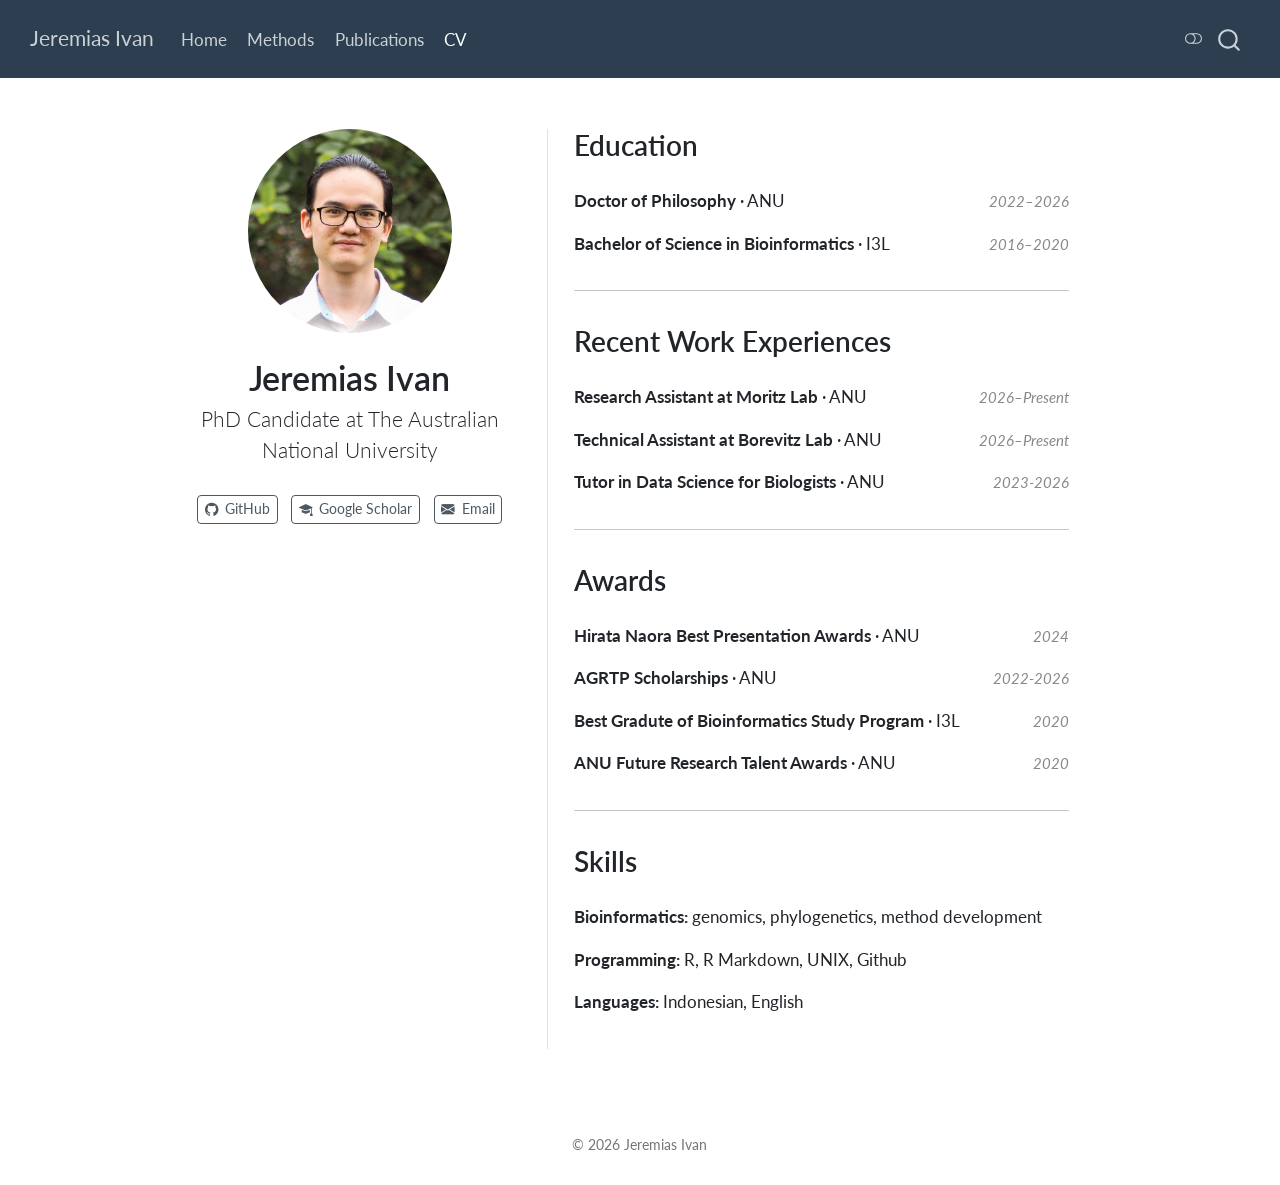
==== docs/qmd/cv.html @ 1a07b0cc "Publish initial site to docs/" ====
<!DOCTYPE html>
<html xmlns="http://www.w3.org/1999/xhtml" lang="en" xml:lang="en"><head>

<meta charset="utf-8">
<meta name="generator" content="quarto-1.9.38">

<meta name="viewport" content="width=device-width, initial-scale=1.0, user-scalable=yes">


<title>Jeremias Ivan</title>
<style>
/* Default styles provided by pandoc.
** See https://pandoc.org/MANUAL.html#variables-for-html for config info.
*/
code{white-space: pre-wrap;}
span.smallcaps{font-variant: small-caps;}
div.columns{display: flex; gap: min(4vw, 1.5em);}
div.column{flex: auto; overflow-x: auto;}
div.hanging-indent{margin-left: 1.5em; text-indent: -1.5em;}
ul.task-list{list-style: none;}
ul.task-list li input[type="checkbox"] {
  width: 0.8em;
  margin: 0 0.8em 0.2em -1em; /* quarto-specific, see https://github.com/quarto-dev/quarto-cli/issues/4556 */ 
  vertical-align: middle;
}
</style>


<script src="../site_libs/quarto-nav/quarto-nav.js"></script>
<script src="../site_libs/clipboard/clipboard.min.js"></script>
<script src="../site_libs/quarto-search/autocomplete.umd.js"></script>
<script src="../site_libs/quarto-search/fuse.min.js"></script>
<script src="../site_libs/quarto-search/quarto-search.js"></script>
<meta name="quarto:offset" content="../">
<script src="../site_libs/quarto-html/quarto.js" type="module"></script>
<script src="../site_libs/quarto-html/tabsets/tabsets.js" type="module"></script>
<script src="../site_libs/quarto-html/popper.min.js"></script>
<script src="../site_libs/quarto-html/tippy.umd.min.js"></script>
<link href="../site_libs/quarto-html/tippy.css" rel="stylesheet">
<link href="../site_libs/quarto-html/quarto-syntax-highlighting-de63f62b328812d8e578a4d74e282472.css" rel="stylesheet" class="quarto-color-scheme" id="quarto-text-highlighting-styles">
<link href="../site_libs/quarto-html/quarto-syntax-highlighting-dark-6b6957c917596b414ec0b78690761e87.css" rel="stylesheet" class="quarto-color-scheme quarto-color-alternate" id="quarto-text-highlighting-styles">
<link href="../site_libs/quarto-html/quarto-syntax-highlighting-de63f62b328812d8e578a4d74e282472.css" rel="stylesheet" class="quarto-color-scheme-extra" id="quarto-text-highlighting-styles">
<script src="../site_libs/bootstrap/bootstrap.min.js"></script>
<link href="../site_libs/bootstrap/bootstrap-icons.css" rel="stylesheet">
<link href="../site_libs/bootstrap/bootstrap-d2b71da50ac7e21187d131a2ddbfbc9c.min.css" rel="stylesheet" append-hash="true" class="quarto-color-scheme" id="quarto-bootstrap" data-mode="light">
<link href="../site_libs/bootstrap/bootstrap-dark-0a7415ad3846b51c5504f640bc3879b3.min.css" rel="stylesheet" append-hash="true" class="quarto-color-scheme quarto-color-alternate" id="quarto-bootstrap" data-mode="dark">
<link href="../site_libs/bootstrap/bootstrap-d2b71da50ac7e21187d131a2ddbfbc9c.min.css" rel="stylesheet" append-hash="true" class="quarto-color-scheme-extra" id="quarto-bootstrap" data-mode="light">
<script id="quarto-search-options" type="application/json">{
  "location": "navbar",
  "copy-button": false,
  "collapse-after": 3,
  "panel-placement": "end",
  "type": "overlay",
  "limit": 50,
  "keyboard-shortcut": [
    "f",
    "/",
    "s"
  ],
  "show-item-context": false,
  "language": {
    "search-no-results-text": "No results",
    "search-matching-documents-text": "matching documents",
    "search-copy-link-title": "Copy link to search",
    "search-hide-matches-text": "Hide additional matches",
    "search-more-match-text": "more match in this document",
    "search-more-matches-text": "more matches in this document",
    "search-clear-button-title": "Clear",
    "search-text-placeholder": "",
    "search-detached-cancel-button-title": "Cancel",
    "search-submit-button-title": "Submit",
    "search-label": "Search"
  }
}</script>
<link rel="stylesheet" href="https://cdn.jsdelivr.net/npm/bootstrap-icons@1.11.3/font/bootstrap-icons.css">


<link rel="stylesheet" href="../assets/styles.css">
</head>

<body class="nav-fixed fullcontent quarto-light"><script id="quarto-html-before-body" type="application/javascript">
    const toggleBodyColorMode = (bsSheetEl) => {
      const mode = bsSheetEl.getAttribute("data-mode");
      const bodyEl = window.document.querySelector("body");
      if (mode === "dark") {
        bodyEl.classList.add("quarto-dark");
        bodyEl.classList.remove("quarto-light");
      } else {
        bodyEl.classList.add("quarto-light");
        bodyEl.classList.remove("quarto-dark");
      }
    }
    const toggleBodyColorPrimary = () => {
      const bsSheetEl = window.document.querySelector("link#quarto-bootstrap:not([rel=disabled-stylesheet])");
      if (bsSheetEl) {
        toggleBodyColorMode(bsSheetEl);
      }
    }
    const setColorSchemeToggle = (alternate) => {
      const toggles = window.document.querySelectorAll('.quarto-color-scheme-toggle');
      for (let i=0; i < toggles.length; i++) {
        const toggle = toggles[i];
        if (toggle) {
          if (alternate) {
            toggle.classList.add("alternate");
          } else {
            toggle.classList.remove("alternate");
          }
        }
      }
    };
    const toggleColorMode = (alternate) => {
      // Switch the stylesheets
      const primaryStylesheets = window.document.querySelectorAll('link.quarto-color-scheme:not(.quarto-color-alternate)');
      const alternateStylesheets = window.document.querySelectorAll('link.quarto-color-scheme.quarto-color-alternate');
      manageTransitions('#quarto-margin-sidebar .nav-link', false);
      if (alternate) {
        // note: dark is layered on light, we don't disable primary!
        enableStylesheet(alternateStylesheets);
        for (const sheetNode of alternateStylesheets) {
          if (sheetNode.id === "quarto-bootstrap") {
            toggleBodyColorMode(sheetNode);
          }
        }
      } else {
        disableStylesheet(alternateStylesheets);
        enableStylesheet(primaryStylesheets)
        toggleBodyColorPrimary();
      }
      manageTransitions('#quarto-margin-sidebar .nav-link', true);
      // Switch the toggles
      setColorSchemeToggle(alternate)
      // Hack to workaround the fact that safari doesn't
      // properly recolor the scrollbar when toggling (#1455)
      if (navigator.userAgent.indexOf('Safari') > 0 && navigator.userAgent.indexOf('Chrome') == -1) {
        manageTransitions("body", false);
        window.scrollTo(0, 1);
        setTimeout(() => {
          window.scrollTo(0, 0);
          manageTransitions("body", true);
        }, 40);
      }
    }
    const disableStylesheet = (stylesheets) => {
      for (let i=0; i < stylesheets.length; i++) {
        const stylesheet = stylesheets[i];
        stylesheet.rel = 'disabled-stylesheet';
      }
    }
    const enableStylesheet = (stylesheets) => {
      for (let i=0; i < stylesheets.length; i++) {
        const stylesheet = stylesheets[i];
        if(stylesheet.rel !== 'stylesheet') { // for Chrome, which will still FOUC without this check
          stylesheet.rel = 'stylesheet';
        }
      }
    }
    const manageTransitions = (selector, allowTransitions) => {
      const els = window.document.querySelectorAll(selector);
      for (let i=0; i < els.length; i++) {
        const el = els[i];
        if (allowTransitions) {
          el.classList.remove('notransition');
        } else {
          el.classList.add('notransition');
        }
      }
    }
    const isFileUrl = () => {
      return window.location.protocol === 'file:';
    }
    const hasAlternateSentinel = () => {
      let styleSentinel = getColorSchemeSentinel();
      if (styleSentinel !== null) {
        return styleSentinel === "alternate";
      } else {
        return false;
      }
    }
    const setStyleSentinel = (alternate) => {
      const value = alternate ? "alternate" : "default";
      if (!isFileUrl()) {
        window.localStorage.setItem("quarto-color-scheme", value);
      } else {
        localAlternateSentinel = value;
      }
    }
    const getColorSchemeSentinel = () => {
      if (!isFileUrl()) {
        const storageValue = window.localStorage.getItem("quarto-color-scheme");
        return storageValue != null ? storageValue : localAlternateSentinel;
      } else {
        return localAlternateSentinel;
      }
    }
    const toggleGiscusIfUsed = (isAlternate, darkModeDefault) => {
      const baseTheme = document.querySelector('#giscus-base-theme')?.value ?? 'light';
      const alternateTheme = document.querySelector('#giscus-alt-theme')?.value ?? 'dark';
      let newTheme = '';
      if(authorPrefersDark) {
        newTheme = isAlternate ? baseTheme : alternateTheme;
      } else {
        newTheme = isAlternate ? alternateTheme : baseTheme;
      }
      const changeGiscusTheme = () => {
        // From: https://github.com/giscus/giscus/issues/336
        const sendMessage = (message) => {
          const iframe = document.querySelector('iframe.giscus-frame');
          if (!iframe) return;
          iframe.contentWindow.postMessage({ giscus: message }, 'https://giscus.app');
        }
        sendMessage({
          setConfig: {
            theme: newTheme
          }
        });
      }
      const isGiscussLoaded = window.document.querySelector('iframe.giscus-frame') !== null;
      if (isGiscussLoaded) {
        changeGiscusTheme();
      }
    };
    const authorPrefersDark = false;
    const darkModeDefault = authorPrefersDark;
      document.querySelector('link#quarto-text-highlighting-styles.quarto-color-scheme-extra').rel = 'disabled-stylesheet';
      document.querySelector('link#quarto-bootstrap.quarto-color-scheme-extra').rel = 'disabled-stylesheet';
    let localAlternateSentinel = darkModeDefault ? 'alternate' : 'default';
    // Dark / light mode switch
    window.quartoToggleColorScheme = () => {
      // Read the current dark / light value
      let toAlternate = !hasAlternateSentinel();
      toggleColorMode(toAlternate);
      setStyleSentinel(toAlternate);
      toggleGiscusIfUsed(toAlternate, darkModeDefault);
      window.dispatchEvent(new Event('resize'));
    };
    // Switch to dark mode if need be
    if (hasAlternateSentinel()) {
      toggleColorMode(true);
    } else {
      toggleColorMode(false);
    }
  </script>

<div id="quarto-search-results"></div>
  <header id="quarto-header" class="headroom fixed-top">
    <nav class="navbar navbar-expand-lg " data-bs-theme="dark">
      <div class="navbar-container container-fluid">
      <div class="navbar-brand-container mx-auto">
    <a class="navbar-brand" href="../index.html">
    <span class="navbar-title">Jeremias Ivan</span>
    </a>
  </div>
            <div id="quarto-search" class="" title="Search"></div>
          <button class="navbar-toggler" type="button" data-bs-toggle="collapse" data-bs-target="#navbarCollapse" aria-controls="navbarCollapse" role="menu" aria-expanded="false" aria-label="Toggle navigation" onclick="if (window.quartoToggleHeadroom) { window.quartoToggleHeadroom(); }">
  <span class="navbar-toggler-icon"></span>
</button>
          <div class="collapse navbar-collapse" id="navbarCollapse">
            <ul class="navbar-nav navbar-nav-scroll me-auto">
  <li class="nav-item">
    <a class="nav-link" href="../index.html"> 
<span class="menu-text">Home</span></a>
  </li>  
  <li class="nav-item">
    <a class="nav-link" href="../qmd/method.html"> 
<span class="menu-text">Methods</span></a>
  </li>  
  <li class="nav-item">
    <a class="nav-link" href="../qmd/publication.html"> 
<span class="menu-text">Publications</span></a>
  </li>  
  <li class="nav-item">
    <a class="nav-link active" href="../qmd/cv.html" aria-current="page"> 
<span class="menu-text">CV</span></a>
  </li>  
</ul>
          </div> <!-- /navcollapse -->
            <div class="quarto-navbar-tools">
  <a href="" class="quarto-color-scheme-toggle quarto-navigation-tool  px-1" onclick="window.quartoToggleColorScheme(); return false;" title="Toggle dark mode"><i class="bi"></i></a>
</div>
      </div> <!-- /container-fluid -->
    </nav>
</header>
<!-- content -->
<div id="quarto-content" class="quarto-container page-columns page-rows-contents page-layout-article page-navbar">
<!-- sidebar -->
<!-- margin-sidebar -->
    
<!-- main -->
<div class="quarto-about-trestles">
  <div class="about-entity">
    <img src="../assets/img/profile.jpg" class="about-image
  round " style="height: 12em; width: 12em;">
<header id="title-block-header" class="quarto-title-block default">
<div class="quarto-title">
<h1 class="title">Jeremias Ivan</h1>
<p class="subtitle lead">PhD Candidate at The Australian National University</p>
</div>
<div class="quarto-title-meta">
  </div>
</header>
    <div class="about-links">
  <a href="https://github.com/jeremiasivan" class="about-link" rel="" target="">
    <i class="bi bi-github"></i>
     <span class="about-link-text">GitHub</span>
  </a>
  <a href="https://scholar.google.com/citations?user=rfTILHcAAAAJ&amp;hl=en" class="about-link" rel="" target="">
    <i class="bi bi-mortarboard-fill"></i>
     <span class="about-link-text">Google Scholar</span>
  </a>
  <a href="mailto:Ivan.Jeremias@anu.edu.au" class="about-link" rel="" target="">
    <i class="bi bi-envelope-fill"></i>
     <span class="about-link-text">Email</span>
  </a>
</div>
  </div>
  <div class="about-contents"><main class="content" id="quarto-document-content">

<section id="education" class="level2">
<h2 data-anchor-id="education">Education</h2>
<div class="cv-entry">
<div>
<p><strong>Doctor of Philosophy</strong> · ANU</p>
</div>
<div class="cv-year">
<p>2022–2026</p>
</div>
</div>
<div class="cv-entry">
<div>
<p><strong>Bachelor of Science in Bioinformatics</strong> · I3L</p>
</div>
<div class="cv-year">
<p>2016–2020</p>
</div>
</div>
<hr>
</section>
<section id="recent-work-experiences" class="level2">
<h2 data-anchor-id="recent-work-experiences">Recent Work Experiences</h2>
<div class="cv-entry">
<div>
<p><strong>Research Assistant at Moritz Lab</strong> · ANU</p>
</div>
<div class="cv-year">
<p>2026–Present</p>
</div>
</div>
<div class="cv-entry">
<div>
<p><strong>Technical Assistant at Borevitz Lab</strong> · ANU</p>
</div>
<div class="cv-year">
<p>2026–Present</p>
</div>
</div>
<div class="cv-entry">
<div>
<p><strong>Tutor in Data Science for Biologists </strong> · ANU</p>
</div>
<div class="cv-year">
<p>2023-2026</p>
</div>
</div>
<hr>
</section>
<section id="awards" class="level2">
<h2 data-anchor-id="awards">Awards</h2>
<div class="cv-entry">
<div>
<p><strong>Hirata Naora Best Presentation Awards</strong> · ANU</p>
</div>
<div class="cv-year">
<p>2024</p>
</div>
</div>
<div class="cv-entry">
<div>
<p><strong>AGRTP Scholarships</strong> · ANU</p>
</div>
<div class="cv-year">
<p>2022-2026</p>
</div>
</div>
<div class="cv-entry">
<div>
<p><strong>Best Gradute of Bioinformatics Study Program</strong> · I3L</p>
</div>
<div class="cv-year">
<p>2020</p>
</div>
</div>
<div class="cv-entry">
<div>
<p><strong>ANU Future Research Talent Awards</strong> · ANU</p>
</div>
<div class="cv-year">
<p>2020</p>
</div>
</div>
<hr>
</section>
<section id="skills" class="level2">
<h2 data-anchor-id="skills">Skills</h2>
<p><b>Bioinformatics:</b> genomics, phylogenetics, method development</p>
<p><b>Programming:</b> R, R Markdown, UNIX, Github</p>
<p><b>Languages:</b> Indonesian, English</p>


</section>
</main></div>
</div>
 <!-- /main -->
<script id="quarto-html-after-body" type="application/javascript">
  window.document.addEventListener("DOMContentLoaded", function (event) {
    // Ensure there is a toggle, if there isn't float one in the top right
    if (window.document.querySelector('.quarto-color-scheme-toggle') === null) {
      const a = window.document.createElement('a');
      a.classList.add('top-right');
      a.classList.add('quarto-color-scheme-toggle');
      a.href = "";
      a.onclick = function() { try { window.quartoToggleColorScheme(); } catch {} return false; };
      const i = window.document.createElement("i");
      i.classList.add('bi');
      a.appendChild(i);
      window.document.body.appendChild(a);
    }
    setColorSchemeToggle(hasAlternateSentinel())
    const isCodeAnnotation = (el) => {
      for (const clz of el.classList) {
        if (clz.startsWith('code-annotation-')) {                     
          return true;
        }
      }
      return false;
    }
    const onCopySuccess = function(e) {
      // button target
      const button = e.trigger;
      // don't keep focus
      button.blur();
      // flash "checked"
      button.classList.add('code-copy-button-checked');
      var currentTitle = button.getAttribute("title");
      button.setAttribute("title", "Copied!");
      let tooltip;
      if (window.bootstrap) {
        button.setAttribute("data-bs-toggle", "tooltip");
        button.setAttribute("data-bs-placement", "left");
        button.setAttribute("data-bs-title", "Copied!");
        tooltip = new bootstrap.Tooltip(button, 
          { trigger: "manual", 
            customClass: "code-copy-button-tooltip",
            offset: [0, -8]});
        tooltip.show();    
      }
      setTimeout(function() {
        if (tooltip) {
          tooltip.hide();
          button.removeAttribute("data-bs-title");
          button.removeAttribute("data-bs-toggle");
          button.removeAttribute("data-bs-placement");
        }
        button.setAttribute("title", currentTitle);
        button.classList.remove('code-copy-button-checked');
      }, 1000);
      // clear code selection
      e.clearSelection();
    }
    const getTextToCopy = function(trigger) {
      const outerScaffold = trigger.parentElement.cloneNode(true);
      const codeEl = outerScaffold.querySelector('code');
      for (const childEl of codeEl.children) {
        if (isCodeAnnotation(childEl)) {
          childEl.remove();
        }
      }
      return codeEl.innerText;
    }
    const clipboard = new window.ClipboardJS('.code-copy-button:not([data-in-quarto-modal])', {
      text: getTextToCopy
    });
    clipboard.on('success', onCopySuccess);
    if (window.document.getElementById('quarto-embedded-source-code-modal')) {
      const clipboardModal = new window.ClipboardJS('.code-copy-button[data-in-quarto-modal]', {
        text: getTextToCopy,
        container: window.document.getElementById('quarto-embedded-source-code-modal')
      });
      clipboardModal.on('success', onCopySuccess);
    }
      var localhostRegex = new RegExp(/^(?:http|https):\/\/localhost\:?[0-9]*\//);
      var mailtoRegex = new RegExp(/^mailto:/);
        var filterRegex = new RegExp("https:\/\/jeremiasivan\.github\.io");
      var isInternal = (href) => {
          return filterRegex.test(href) || localhostRegex.test(href) || mailtoRegex.test(href);
      }
      // Inspect non-navigation links and adorn them if external
     var links = window.document.querySelectorAll('a[href]:not(.nav-link):not(.navbar-brand):not(.toc-action):not(.sidebar-link):not(.sidebar-item-toggle):not(.pagination-link):not(.no-external):not([aria-hidden]):not(.dropdown-item):not(.quarto-navigation-tool):not(.about-link)');
      for (var i=0; i<links.length; i++) {
        const link = links[i];
        if (!isInternal(link.href)) {
          // undo the damage that might have been done by quarto-nav.js in the case of
          // links that we want to consider external
          if (link.dataset.originalHref !== undefined) {
            link.href = link.dataset.originalHref;
          }
            // target, if specified
            link.setAttribute("target", "_blank");
            if (link.getAttribute("rel") === null) {
              link.setAttribute("rel", "noopener");
            }
        }
      }
    function tippyHover(el, contentFn, onTriggerFn, onUntriggerFn) {
      const config = {
        allowHTML: true,
        maxWidth: 500,
        delay: 100,
        arrow: false,
        appendTo: function(el) {
            return el.parentElement;
        },
        interactive: true,
        interactiveBorder: 10,
        theme: 'quarto',
        placement: 'bottom-start',
      };
      if (contentFn) {
        config.content = contentFn;
      }
      if (onTriggerFn) {
        config.onTrigger = onTriggerFn;
      }
      if (onUntriggerFn) {
        config.onUntrigger = onUntriggerFn;
      }
      window.tippy(el, config); 
    }
    const noterefs = window.document.querySelectorAll('a[role="doc-noteref"]');
    for (var i=0; i<noterefs.length; i++) {
      const ref = noterefs[i];
      tippyHover(ref, function() {
        // use id or data attribute instead here
        let href = ref.getAttribute('data-footnote-href') || ref.getAttribute('href');
        try { href = new URL(href).hash; } catch {}
        const id = href.replace(/^#\/?/, "");
        const note = window.document.getElementById(id);
        if (note) {
          return note.innerHTML;
        } else {
          return "";
        }
      });
    }
    const xrefs = window.document.querySelectorAll('a.quarto-xref');
    const processXRef = (id, note) => {
      // Strip column container classes
      const stripColumnClz = (el) => {
        el.classList.remove("page-full", "page-columns");
        if (el.children) {
          for (const child of el.children) {
            stripColumnClz(child);
          }
        }
      }
      stripColumnClz(note)
      if (id === null || id.startsWith('sec-')) {
        // Special case sections, only their first couple elements
        const container = document.createElement("div");
        if (note.children && note.children.length > 2) {
          container.appendChild(note.children[0].cloneNode(true));
          for (let i = 1; i < note.children.length; i++) {
            const child = note.children[i];
            if (child.tagName === "P" && child.innerText === "") {
              continue;
            } else {
              container.appendChild(child.cloneNode(true));
              break;
            }
          }
          if (window.Quarto?.typesetMath) {
            window.Quarto.typesetMath(container);
          }
          return container.innerHTML
        } else {
          if (window.Quarto?.typesetMath) {
            window.Quarto.typesetMath(note);
          }
          return note.innerHTML;
        }
      } else {
        // Remove any anchor links if they are present
        const anchorLink = note.querySelector('a.anchorjs-link');
        if (anchorLink) {
          anchorLink.remove();
        }
        if (window.Quarto?.typesetMath) {
          window.Quarto.typesetMath(note);
        }
        if (note.classList.contains("callout")) {
          return note.outerHTML;
        } else {
          return note.innerHTML;
        }
      }
    }
    for (var i=0; i<xrefs.length; i++) {
      const xref = xrefs[i];
      tippyHover(xref, undefined, function(instance) {
        instance.disable();
        let url = xref.getAttribute('href');
        let hash = undefined; 
        if (url.startsWith('#')) {
          hash = url;
        } else {
          try { hash = new URL(url).hash; } catch {}
        }
        if (hash) {
          const id = hash.replace(/^#\/?/, "");
          const note = window.document.getElementById(id);
          if (note !== null) {
            try {
              const html = processXRef(id, note.cloneNode(true));
              instance.setContent(html);
            } finally {
              instance.enable();
              instance.show();
            }
          } else {
            // See if we can fetch this
            fetch(url.split('#')[0])
            .then(res => res.text())
            .then(html => {
              const parser = new DOMParser();
              const htmlDoc = parser.parseFromString(html, "text/html");
              const note = htmlDoc.getElementById(id);
              if (note !== null) {
                const html = processXRef(id, note);
                instance.setContent(html);
              } 
            }).finally(() => {
              instance.enable();
              instance.show();
            });
          }
        } else {
          // See if we can fetch a full url (with no hash to target)
          // This is a special case and we should probably do some content thinning / targeting
          fetch(url)
          .then(res => res.text())
          .then(html => {
            const parser = new DOMParser();
            const htmlDoc = parser.parseFromString(html, "text/html");
            const note = htmlDoc.querySelector('main.content');
            if (note !== null) {
              // This should only happen for chapter cross references
              // (since there is no id in the URL)
              // remove the first header
              if (note.children.length > 0 && note.children[0].tagName === "HEADER") {
                note.children[0].remove();
              }
              const html = processXRef(null, note);
              instance.setContent(html);
            } 
          }).finally(() => {
            instance.enable();
            instance.show();
          });
        }
      }, function(instance) {
      });
    }
        let selectedAnnoteEl;
        const selectorForAnnotation = ( cell, annotation) => {
          let cellAttr = 'data-code-cell="' + cell + '"';
          let lineAttr = 'data-code-annotation="' +  annotation + '"';
          const selector = 'span[' + cellAttr + '][' + lineAttr + ']';
          return selector;
        }
        const selectCodeLines = (annoteEl) => {
          const doc = window.document;
          const targetCell = annoteEl.getAttribute("data-target-cell");
          const targetAnnotation = annoteEl.getAttribute("data-target-annotation");
          const annoteSpan = window.document.querySelector(selectorForAnnotation(targetCell, targetAnnotation));
          const lines = annoteSpan.getAttribute("data-code-lines").split(",");
          const lineIds = lines.map((line) => {
            return targetCell + "-" + line;
          })
          let top = null;
          let height = null;
          let parent = null;
          if (lineIds.length > 0) {
              //compute the position of the single el (top and bottom and make a div)
              const el = window.document.getElementById(lineIds[0]);
              top = el.offsetTop;
              height = el.offsetHeight;
              parent = el.parentElement.parentElement;
            if (lineIds.length > 1) {
              const lastEl = window.document.getElementById(lineIds[lineIds.length - 1]);
              const bottom = lastEl.offsetTop + lastEl.offsetHeight;
              height = bottom - top;
            }
            if (top !== null && height !== null && parent !== null) {
              // cook up a div (if necessary) and position it 
              let div = window.document.getElementById("code-annotation-line-highlight");
              if (div === null) {
                div = window.document.createElement("div");
                div.setAttribute("id", "code-annotation-line-highlight");
                div.style.position = 'absolute';
                parent.appendChild(div);
              }
              div.style.top = top - 2 + "px";
              div.style.height = height + 4 + "px";
              div.style.left = 0;
              let gutterDiv = window.document.getElementById("code-annotation-line-highlight-gutter");
              if (gutterDiv === null) {
                gutterDiv = window.document.createElement("div");
                gutterDiv.setAttribute("id", "code-annotation-line-highlight-gutter");
                gutterDiv.style.position = 'absolute';
                const codeCell = window.document.getElementById(targetCell);
                const gutter = codeCell.querySelector('.code-annotation-gutter');
                gutter.appendChild(gutterDiv);
              }
              gutterDiv.style.top = top - 2 + "px";
              gutterDiv.style.height = height + 4 + "px";
            }
            selectedAnnoteEl = annoteEl;
          }
        };
        const unselectCodeLines = () => {
          const elementsIds = ["code-annotation-line-highlight", "code-annotation-line-highlight-gutter"];
          elementsIds.forEach((elId) => {
            const div = window.document.getElementById(elId);
            if (div) {
              div.remove();
            }
          });
          selectedAnnoteEl = undefined;
        };
          // Handle positioning of the toggle
      window.addEventListener(
        "resize",
        throttle(() => {
          elRect = undefined;
          if (selectedAnnoteEl) {
            selectCodeLines(selectedAnnoteEl);
          }
        }, 10)
      );
      function throttle(fn, ms) {
      let throttle = false;
      let timer;
        return (...args) => {
          if(!throttle) { // first call gets through
              fn.apply(this, args);
              throttle = true;
          } else { // all the others get throttled
              if(timer) clearTimeout(timer); // cancel #2
              timer = setTimeout(() => {
                fn.apply(this, args);
                timer = throttle = false;
              }, ms);
          }
        };
      }
        // Attach click handler to the DT
        const annoteDls = window.document.querySelectorAll('dt[data-target-cell]');
        for (const annoteDlNode of annoteDls) {
          annoteDlNode.addEventListener('click', (event) => {
            const clickedEl = event.target;
            if (clickedEl !== selectedAnnoteEl) {
              unselectCodeLines();
              const activeEl = window.document.querySelector('dt[data-target-cell].code-annotation-active');
              if (activeEl) {
                activeEl.classList.remove('code-annotation-active');
              }
              selectCodeLines(clickedEl);
              clickedEl.classList.add('code-annotation-active');
            } else {
              // Unselect the line
              unselectCodeLines();
              clickedEl.classList.remove('code-annotation-active');
            }
          });
        }
    const findCites = (el) => {
      const parentEl = el.parentElement;
      if (parentEl) {
        const cites = parentEl.dataset.cites;
        if (cites) {
          return {
            el,
            cites: cites.split(' ')
          };
        } else {
          return findCites(el.parentElement)
        }
      } else {
        return undefined;
      }
    };
    var bibliorefs = window.document.querySelectorAll('a[role="doc-biblioref"]');
    for (var i=0; i<bibliorefs.length; i++) {
      const ref = bibliorefs[i];
      const citeInfo = findCites(ref);
      if (citeInfo) {
        tippyHover(citeInfo.el, function() {
          var popup = window.document.createElement('div');
          citeInfo.cites.forEach(function(cite) {
            var citeDiv = window.document.createElement('div');
            citeDiv.classList.add('hanging-indent');
            citeDiv.classList.add('csl-entry');
            var biblioDiv = window.document.getElementById('ref-' + cite);
            if (biblioDiv) {
              citeDiv.innerHTML = biblioDiv.innerHTML;
            }
            popup.appendChild(citeDiv);
          });
          return popup.innerHTML;
        });
      }
    }
  });
  </script>
</div> <!-- /content -->
<footer class="footer">
  <div class="nav-footer">
    <div class="nav-footer-left">
      &nbsp;
    </div>   
    <div class="nav-footer-center">
<p>© 2026 Jeremias Ivan</p>
</div>
    <div class="nav-footer-right">
      &nbsp;
    </div>
  </div>
</footer>




</body></html>
---- docs/site_libs/quarto-html/tippy.css ----
.tippy-box[data-animation=fade][data-state=hidden]{opacity:0}[data-tippy-root]{max-width:calc(100vw - 10px)}.tippy-box{position:relative;background-color:#333;color:#fff;border-radius:4px;font-size:14px;line-height:1.4;white-space:normal;outline:0;transition-property:transform,visibility,opacity}.tippy-box[data-placement^=top]>.tippy-arrow{bottom:0}.tippy-box[data-placement^=top]>.tippy-arrow:before{bottom:-7px;left:0;border-width:8px 8px 0;border-top-color:initial;transform-origin:center top}.tippy-box[data-placement^=bottom]>.tippy-arrow{top:0}.tippy-box[data-placement^=bottom]>.tippy-arrow:before{top:-7px;left:0;border-width:0 8px 8px;border-bottom-color:initial;transform-origin:center bottom}.tippy-box[data-placement^=left]>.tippy-arrow{right:0}.tippy-box[data-placement^=left]>.tippy-arrow:before{border-width:8px 0 8px 8px;border-left-color:initial;right:-7px;transform-origin:center left}.tippy-box[data-placement^=right]>.tippy-arrow{left:0}.tippy-box[data-placement^=right]>.tippy-arrow:before{left:-7px;border-width:8px 8px 8px 0;border-right-color:initial;transform-origin:center right}.tippy-box[data-inertia][data-state=visible]{transition-timing-function:cubic-bezier(.54,1.5,.38,1.11)}.tippy-arrow{width:16px;height:16px;color:#333}.tippy-arrow:before{content:"";position:absolute;border-color:transparent;border-style:solid}.tippy-content{position:relative;padding:5px 9px;z-index:1}
---- docs/site_libs/quarto-html/quarto-syntax-highlighting-de63f62b328812d8e578a4d74e282472.css ----
/* quarto syntax highlight colors */
:root {
  --quarto-hl-al-color: #ff5555;
  --quarto-hl-an-color: #6a737d;
  --quarto-hl-at-color: #d73a49;
  --quarto-hl-bn-color: #005cc5;
  --quarto-hl-bu-color: #d73a49;
  --quarto-hl-ch-color: #032f62;
  --quarto-hl-co-color: #6a737d;
  --quarto-hl-cv-color: #6a737d;
  --quarto-hl-cn-color: #005cc5;
  --quarto-hl-cf-color: #d73a49;
  --quarto-hl-dt-color: #d73a49;
  --quarto-hl-dv-color: #005cc5;
  --quarto-hl-do-color: #6a737d;
  --quarto-hl-er-color: #ff5555;
  --quarto-hl-ex-color: #d73a49;
  --quarto-hl-fl-color: #005cc5;
  --quarto-hl-fu-color: #6f42c1;
  --quarto-hl-im-color: #032f62;
  --quarto-hl-in-color: #6a737d;
  --quarto-hl-kw-color: #d73a49;
  --quarto-hl-op-color: #24292e;
  --quarto-hl-pp-color: #d73a49;
  --quarto-hl-re-color: #6a737d;
  --quarto-hl-sc-color: #005cc5;
  --quarto-hl-ss-color: #032f62;
  --quarto-hl-st-color: #032f62;
  --quarto-hl-va-color: #e36209;
  --quarto-hl-vs-color: #032f62;
  --quarto-hl-wa-color: #ff5555;
}

/* other quarto variables */
:root {
  --quarto-font-monospace: SFMono-Regular, Menlo, Monaco, Consolas, "Liberation Mono", "Courier New", monospace;
}

/* syntax highlight based on Pandoc's rules */
pre > code.sourceCode > span {
  color: #24292e;
}

code.sourceCode > span {
  color: #24292e;
}

div.sourceCode,
div.sourceCode pre.sourceCode {
  color: #24292e;
}

/* Normal */
code span {
  color: #24292e;
}

/* Alert */
code span.al {
  font-weight: bold;
  color: #ff5555;
}

/* Annotation */
code span.an {
  color: #6a737d;
}

/* Attribute */
code span.at {
  color: #d73a49;
}

/* BaseN */
code span.bn {
  color: #005cc5;
}

/* BuiltIn */
code span.bu {
  color: #d73a49;
}

/* ControlFlow */
code span.cf {
  color: #d73a49;
}

/* Char */
code span.ch {
  color: #032f62;
}

/* Constant */
code span.cn {
  color: #005cc5;
}

/* Comment */
code span.co {
  color: #6a737d;
}

/* CommentVar */
code span.cv {
  color: #6a737d;
}

/* Documentation */
code span.do {
  color: #6a737d;
}

/* DataType */
code span.dt {
  color: #d73a49;
}

/* DecVal */
code span.dv {
  color: #005cc5;
}

/* Error */
code span.er {
  color: #ff5555;
  text-decoration: underline;
}

/* Extension */
code span.ex {
  font-weight: bold;
  color: #d73a49;
}

/* Float */
code span.fl {
  color: #005cc5;
}

/* Function */
code span.fu {
  color: #6f42c1;
}

/* Import */
code span.im {
  color: #032f62;
}

/* Information */
code span.in {
  color: #6a737d;
}

/* Keyword */
code span.kw {
  color: #d73a49;
}

/* Operator */
code span.op {
  color: #24292e;
}

/* Preprocessor */
code span.pp {
  color: #d73a49;
}

/* RegionMarker */
code span.re {
  color: #6a737d;
}

/* SpecialChar */
code span.sc {
  color: #005cc5;
}

/* SpecialString */
code span.ss {
  color: #032f62;
}

/* String */
code span.st {
  color: #032f62;
}

/* Variable */
code span.va {
  color: #e36209;
}

/* VerbatimString */
code span.vs {
  color: #032f62;
}

/* Warning */
code span.wa {
  color: #ff5555;
}

.prevent-inlining {
  content: "</";
}

/*# sourceMappingURL=e073dde7d9be180d5cbafa952671d6f8.css.map */
---- docs/site_libs/quarto-html/quarto-syntax-highlighting-dark-6b6957c917596b414ec0b78690761e87.css ----
/* quarto syntax highlight colors */
:root {
  --quarto-hl-al-color: #ff5555;
  --quarto-hl-an-color: #6a737d;
  --quarto-hl-at-color: #f97583;
  --quarto-hl-bn-color: #79b8ff;
  --quarto-hl-bu-color: #f97583;
  --quarto-hl-ch-color: #9ecbff;
  --quarto-hl-co-color: #6a737d;
  --quarto-hl-cv-color: #6a737d;
  --quarto-hl-cn-color: #79b8ff;
  --quarto-hl-cf-color: #f97583;
  --quarto-hl-dt-color: #f97583;
  --quarto-hl-dv-color: #79b8ff;
  --quarto-hl-do-color: #6a737d;
  --quarto-hl-er-color: #ff5555;
  --quarto-hl-ex-color: #f97583;
  --quarto-hl-fl-color: #79b8ff;
  --quarto-hl-fu-color: #b392f0;
  --quarto-hl-im-color: #9ecbff;
  --quarto-hl-in-color: #6a737d;
  --quarto-hl-kw-color: #f97583;
  --quarto-hl-op-color: #e1e4e8;
  --quarto-hl-pp-color: #f97583;
  --quarto-hl-re-color: #6a737d;
  --quarto-hl-sc-color: #79b8ff;
  --quarto-hl-ss-color: #9ecbff;
  --quarto-hl-st-color: #9ecbff;
  --quarto-hl-va-color: #ffab70;
  --quarto-hl-vs-color: #9ecbff;
  --quarto-hl-wa-color: #ff5555;
}

/* other quarto variables */
:root {
  --quarto-font-monospace: SFMono-Regular, Menlo, Monaco, Consolas, "Liberation Mono", "Courier New", monospace;
}

/* syntax highlight based on Pandoc's rules */
pre > code.sourceCode > span {
  color: #e1e4e8;
}

code.sourceCode > span {
  color: #e1e4e8;
}

div.sourceCode,
div.sourceCode pre.sourceCode {
  color: #e1e4e8;
}

/* Normal */
code span {
  color: #e1e4e8;
}

/* Alert */
code span.al {
  font-weight: bold;
  color: #ff5555;
}

/* Annotation */
code span.an {
  color: #6a737d;
}

/* Attribute */
code span.at {
  color: #f97583;
}

/* BaseN */
code span.bn {
  color: #79b8ff;
}

/* BuiltIn */
code span.bu {
  color: #f97583;
}

/* ControlFlow */
code span.cf {
  color: #f97583;
}

/* Char */
code span.ch {
  color: #9ecbff;
}

/* Constant */
code span.cn {
  color: #79b8ff;
}

/* Comment */
code span.co {
  color: #6a737d;
}

/* CommentVar */
code span.cv {
  color: #6a737d;
}

/* Documentation */
code span.do {
  color: #6a737d;
}

/* DataType */
code span.dt {
  color: #f97583;
}

/* DecVal */
code span.dv {
  color: #79b8ff;
}

/* Error */
code span.er {
  color: #ff5555;
  text-decoration: underline;
}

/* Extension */
code span.ex {
  font-weight: bold;
  color: #f97583;
}

/* Float */
code span.fl {
  color: #79b8ff;
}

/* Function */
code span.fu {
  color: #b392f0;
}

/* Import */
code span.im {
  color: #9ecbff;
}

/* Information */
code span.in {
  color: #6a737d;
}

/* Keyword */
code span.kw {
  color: #f97583;
}

/* Operator */
code span.op {
  color: #e1e4e8;
}

/* Preprocessor */
code span.pp {
  color: #f97583;
}

/* RegionMarker */
code span.re {
  color: #6a737d;
}

/* SpecialChar */
code span.sc {
  color: #79b8ff;
}

/* SpecialString */
code span.ss {
  color: #9ecbff;
}

/* String */
code span.st {
  color: #9ecbff;
}

/* Variable */
code span.va {
  color: #ffab70;
}

/* VerbatimString */
code span.vs {
  color: #9ecbff;
}

/* Warning */
code span.wa {
  color: #ff5555;
}

.prevent-inlining {
  content: "</";
}

/*# sourceMappingURL=63994cfe4e031b08dc03516c8cd81578.css.map */
---- docs/site_libs/quarto-html/quarto-syntax-highlighting-de63f62b328812d8e578a4d74e282472.css ----
/* quarto syntax highlight colors */
:root {
  --quarto-hl-al-color: #ff5555;
  --quarto-hl-an-color: #6a737d;
  --quarto-hl-at-color: #d73a49;
  --quarto-hl-bn-color: #005cc5;
  --quarto-hl-bu-color: #d73a49;
  --quarto-hl-ch-color: #032f62;
  --quarto-hl-co-color: #6a737d;
  --quarto-hl-cv-color: #6a737d;
  --quarto-hl-cn-color: #005cc5;
  --quarto-hl-cf-color: #d73a49;
  --quarto-hl-dt-color: #d73a49;
  --quarto-hl-dv-color: #005cc5;
  --quarto-hl-do-color: #6a737d;
  --quarto-hl-er-color: #ff5555;
  --quarto-hl-ex-color: #d73a49;
  --quarto-hl-fl-color: #005cc5;
  --quarto-hl-fu-color: #6f42c1;
  --quarto-hl-im-color: #032f62;
  --quarto-hl-in-color: #6a737d;
  --quarto-hl-kw-color: #d73a49;
  --quarto-hl-op-color: #24292e;
  --quarto-hl-pp-color: #d73a49;
  --quarto-hl-re-color: #6a737d;
  --quarto-hl-sc-color: #005cc5;
  --quarto-hl-ss-color: #032f62;
  --quarto-hl-st-color: #032f62;
  --quarto-hl-va-color: #e36209;
  --quarto-hl-vs-color: #032f62;
  --quarto-hl-wa-color: #ff5555;
}

/* other quarto variables */
:root {
  --quarto-font-monospace: SFMono-Regular, Menlo, Monaco, Consolas, "Liberation Mono", "Courier New", monospace;
}

/* syntax highlight based on Pandoc's rules */
pre > code.sourceCode > span {
  color: #24292e;
}

code.sourceCode > span {
  color: #24292e;
}

div.sourceCode,
div.sourceCode pre.sourceCode {
  color: #24292e;
}

/* Normal */
code span {
  color: #24292e;
}

/* Alert */
code span.al {
  font-weight: bold;
  color: #ff5555;
}

/* Annotation */
code span.an {
  color: #6a737d;
}

/* Attribute */
code span.at {
  color: #d73a49;
}

/* BaseN */
code span.bn {
  color: #005cc5;
}

/* BuiltIn */
code span.bu {
  color: #d73a49;
}

/* ControlFlow */
code span.cf {
  color: #d73a49;
}

/* Char */
code span.ch {
  color: #032f62;
}

/* Constant */
code span.cn {
  color: #005cc5;
}

/* Comment */
code span.co {
  color: #6a737d;
}

/* CommentVar */
code span.cv {
  color: #6a737d;
}

/* Documentation */
code span.do {
  color: #6a737d;
}

/* DataType */
code span.dt {
  color: #d73a49;
}

/* DecVal */
code span.dv {
  color: #005cc5;
}

/* Error */
code span.er {
  color: #ff5555;
  text-decoration: underline;
}

/* Extension */
code span.ex {
  font-weight: bold;
  color: #d73a49;
}

/* Float */
code span.fl {
  color: #005cc5;
}

/* Function */
code span.fu {
  color: #6f42c1;
}

/* Import */
code span.im {
  color: #032f62;
}

/* Information */
code span.in {
  color: #6a737d;
}

/* Keyword */
code span.kw {
  color: #d73a49;
}

/* Operator */
code span.op {
  color: #24292e;
}

/* Preprocessor */
code span.pp {
  color: #d73a49;
}

/* RegionMarker */
code span.re {
  color: #6a737d;
}

/* SpecialChar */
code span.sc {
  color: #005cc5;
}

/* SpecialString */
code span.ss {
  color: #032f62;
}

/* String */
code span.st {
  color: #032f62;
}

/* Variable */
code span.va {
  color: #e36209;
}

/* VerbatimString */
code span.vs {
  color: #032f62;
}

/* Warning */
code span.wa {
  color: #ff5555;
}

.prevent-inlining {
  content: "</";
}

/*# sourceMappingURL=e073dde7d9be180d5cbafa952671d6f8.css.map */
---- docs/assets/styles.css ----
/* css styles */

.cv-entry {
  display: flex;
  justify-content: space-between;
  align-items: baseline;
  gap: 1rem;
}

.cv-year {
  white-space: nowrap;
  color: #888;
  font-style: italic;
  font-size: 0.9rem;
  flex-shrink: 0;
}

.project-buttons {
  display: flex;
  gap: 0.5rem;
  margin-top: 0.6rem;
}

body.quarto-dark .btn-outline-dark {
  color: #fff;
  border-color: #fff;
}

body.quarto-dark .btn-outline-dark:hover {
  background-color: #fff;
  color: #000;
}
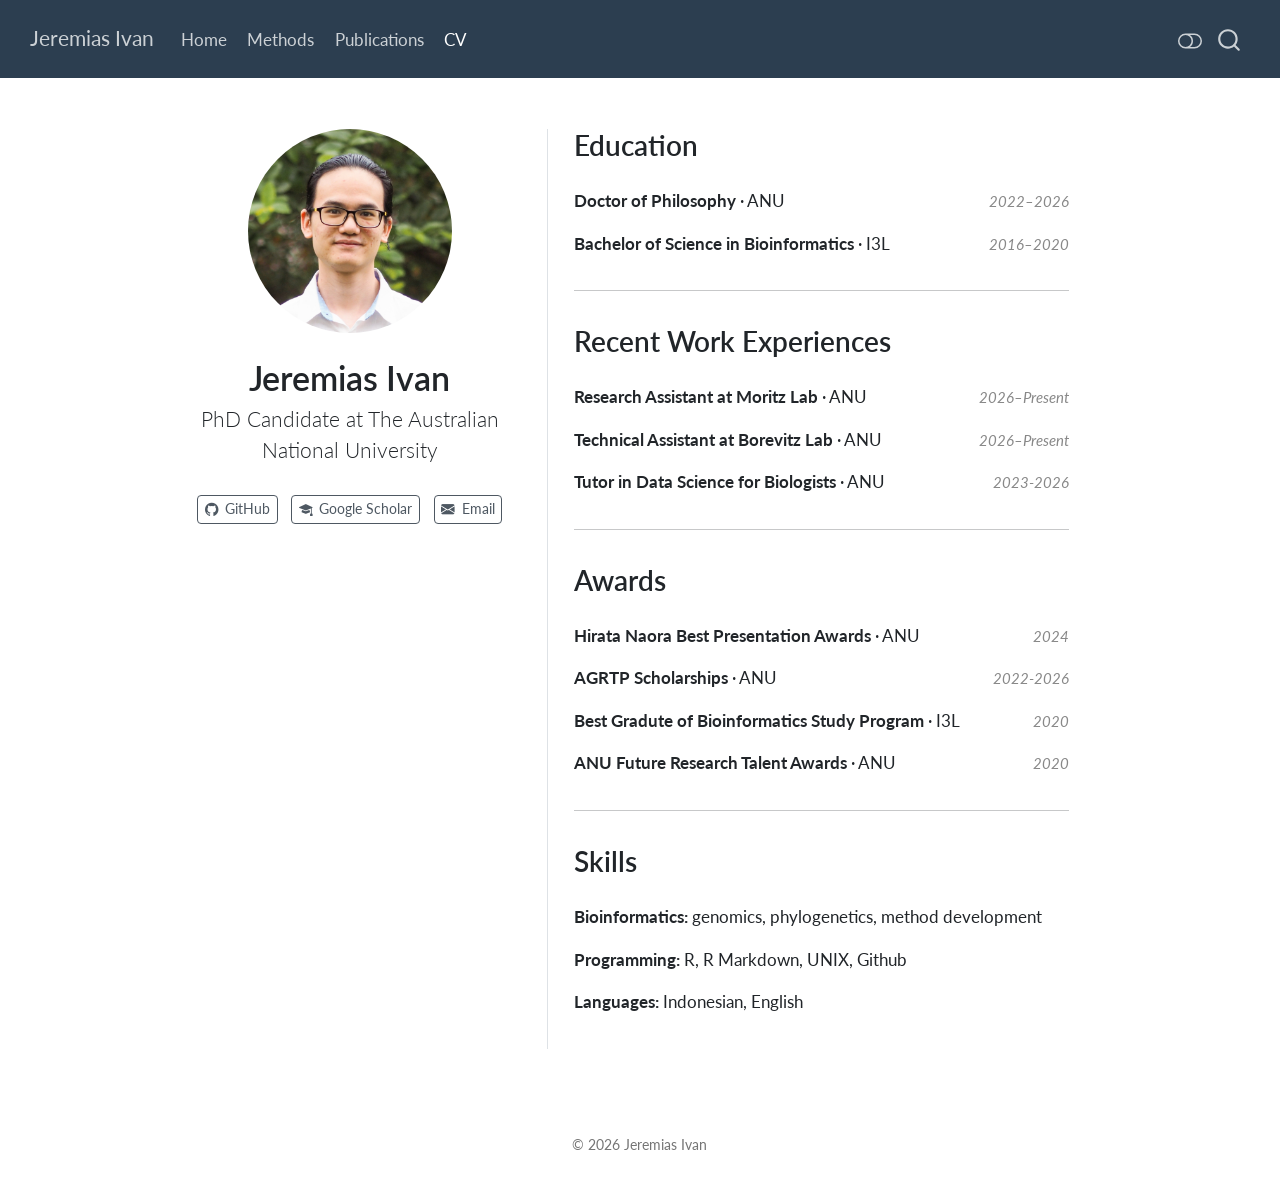
==== commit 4e2f2541: "Update href to open in new tab" ====
--- a/docs/qmd/cv.html
+++ b/docs/qmd/cv.html
@@ -836,6 +836,14 @@
     </div>
   </div>
 </footer>
+<script>
+document.querySelectorAll('a').forEach(a => {
+  if (a.href && !a.href.startsWith(window.location.origin)) {
+    a.target = '_blank';
+    a.rel = 'noopener noreferrer';
+  }
+});
+</script>
 
 
 
--- a/docs/assets/styles.css
+++ b/docs/assets/styles.css
@@ -1,4 +1,19 @@
 /* css styles */
+
+.quarto-about-jolla .about-entity .about-links {
+  justify-content: center;
+}
+
+.quarto-about-jolla p.subtitle {
+  text-align: center;
+}
+
+.quarto-color-scheme-toggle .bi::before {
+  width: 1.4rem;
+  height: 1.4rem;
+  background-size: 1.4rem;
+  vertical-align: -0.5rem;
+}
 
 .cv-entry {
   display: flex;
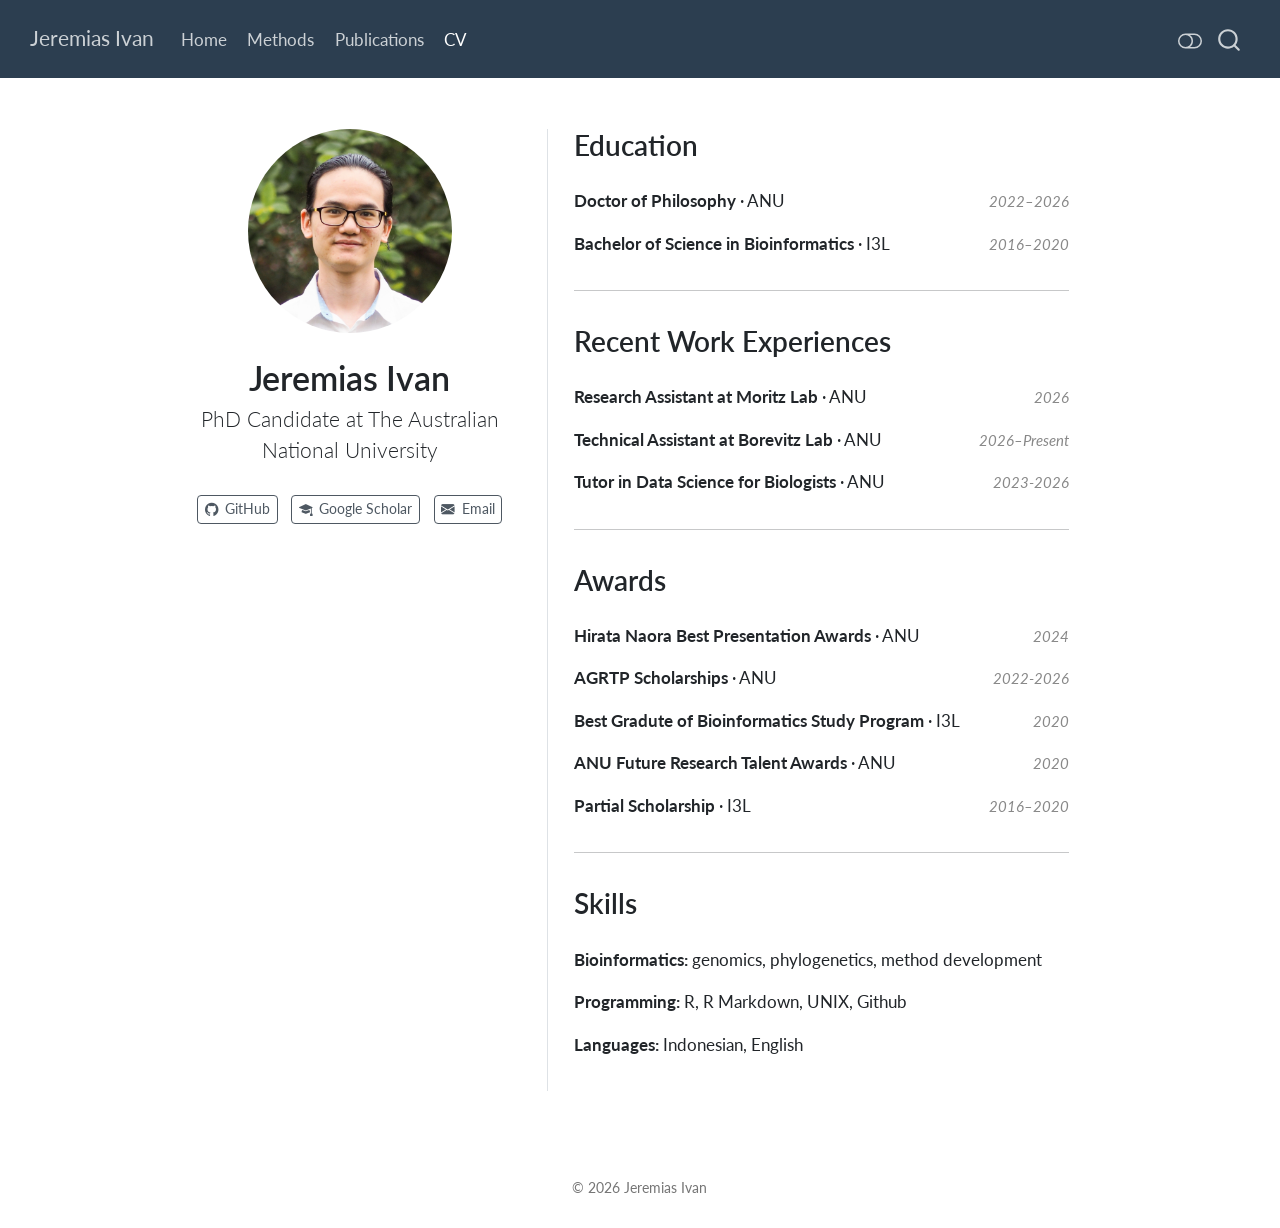
==== commit 5e46e56f: "Update publication list and awards" ====
--- a/docs/qmd/cv.html
+++ b/docs/qmd/cv.html
@@ -343,7 +343,7 @@
 <p><strong>Research Assistant at Moritz Lab</strong> · ANU</p>
 </div>
 <div class="cv-year">
-<p>2026–Present</p>
+<p>2026</p>
 </div>
 </div>
 <div class="cv-entry">
@@ -396,6 +396,14 @@
 </div>
 <div class="cv-year">
 <p>2020</p>
+</div>
+</div>
+<div class="cv-entry">
+<div>
+<p><strong>Partial Scholarship</strong> · I3L</p>
+</div>
+<div class="cv-year">
+<p>2016–2020</p>
 </div>
 </div>
 <hr>
--- a/docs/assets/styles.css
+++ b/docs/assets/styles.css
@@ -44,4 +44,26 @@
 body.quarto-dark .btn-outline-dark:hover {
   background-color: #fff;
   color: #000;
+}
+.ref-entry {
+  display: flex;
+  flex-wrap: wrap;
+  justify-content: space-between;
+  align-items: baseline;
+  gap: 0.5em 1.5em;
+}
+
+.ref-text {
+  flex: 1 1 300px;
+}
+
+.ref-links {
+  display: flex;
+  gap: 1em;
+  flex-shrink: 0;
+  white-space: nowrap;
+}
+
+.ref-links a {
+  text-decoration: none;
 }
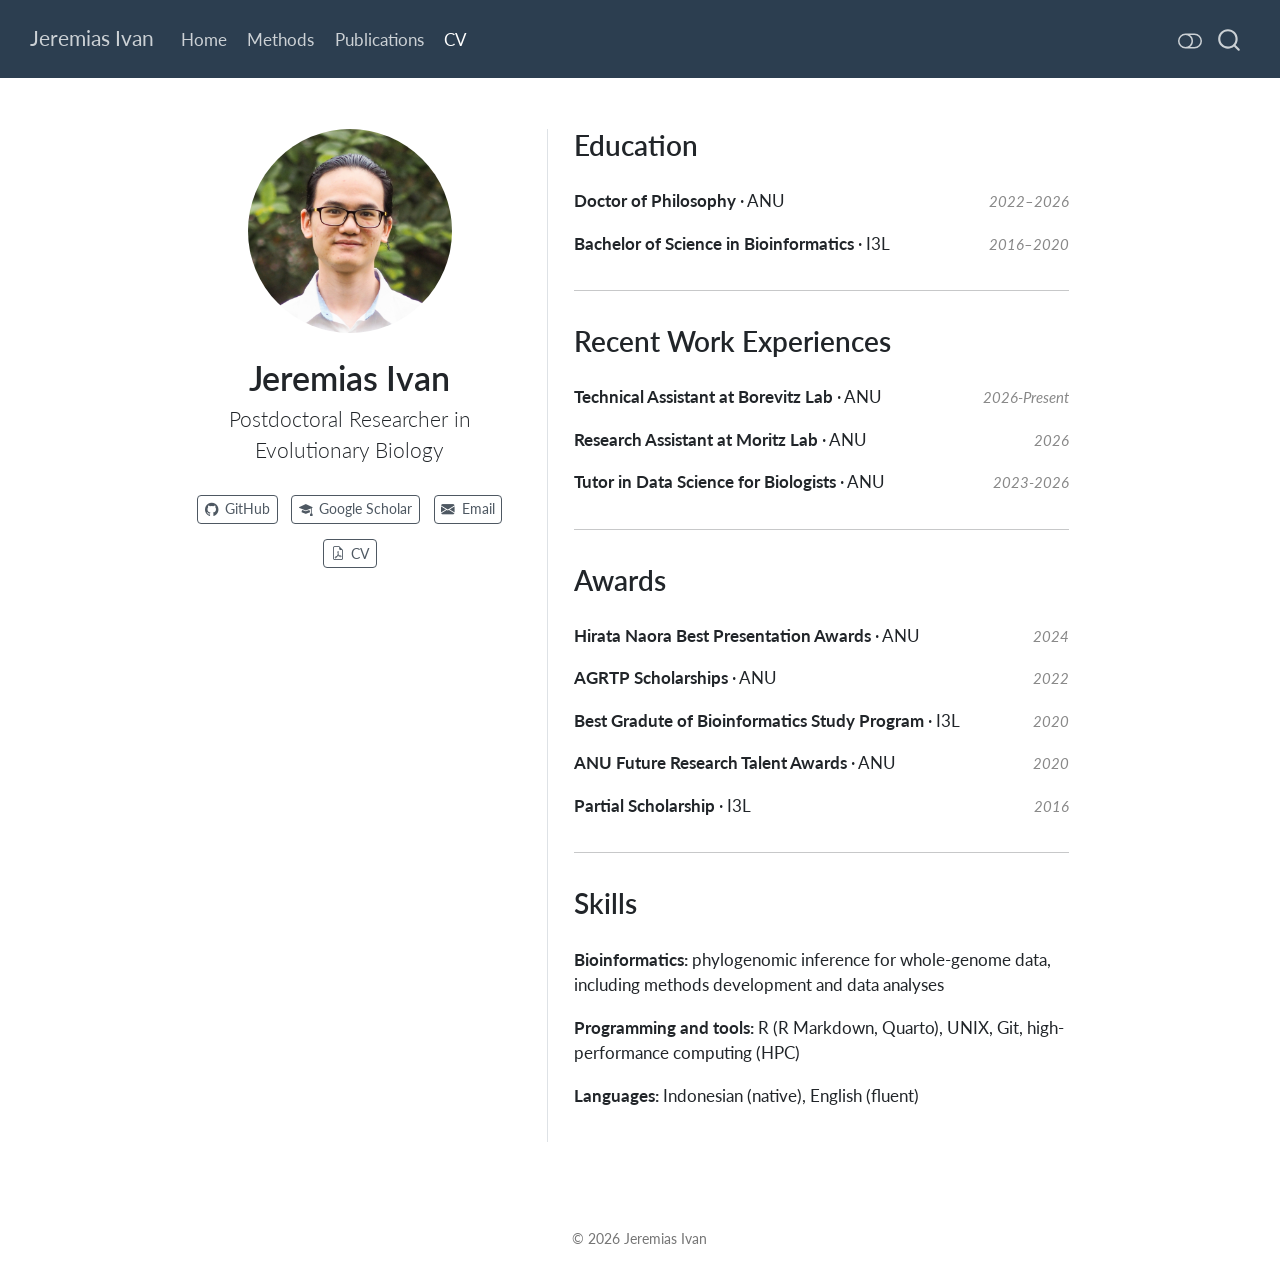
==== commit d9a3c68f: "Update CV and profile description" ====
--- a/docs/qmd/cv.html
+++ b/docs/qmd/cv.html
@@ -294,7 +294,7 @@
 <header id="title-block-header" class="quarto-title-block default">
 <div class="quarto-title">
 <h1 class="title">Jeremias Ivan</h1>
-<p class="subtitle lead">PhD Candidate at The Australian National University</p>
+<p class="subtitle lead">Postdoctoral Researcher in Evolutionary Biology</p>
 </div>
 <div class="quarto-title-meta">
   </div>
@@ -312,6 +312,10 @@
     <i class="bi bi-envelope-fill"></i>
      <span class="about-link-text">Email</span>
   </a>
+  <a href="/../assets/cv_jeremiasivan_2026.pdf" class="about-link" rel="" target="">
+    <i class="bi bi-file-earmark-pdf"></i>
+     <span class="about-link-text">CV</span>
+  </a>
 </div>
   </div>
   <div class="about-contents"><main class="content" id="quarto-document-content">
@@ -340,18 +344,18 @@
 <h2 data-anchor-id="recent-work-experiences">Recent Work Experiences</h2>
 <div class="cv-entry">
 <div>
+<p><strong>Technical Assistant at Borevitz Lab</strong> · ANU</p>
+</div>
+<div class="cv-year">
+<p>2026-Present</p>
+</div>
+</div>
+<div class="cv-entry">
+<div>
 <p><strong>Research Assistant at Moritz Lab</strong> · ANU</p>
 </div>
 <div class="cv-year">
 <p>2026</p>
-</div>
-</div>
-<div class="cv-entry">
-<div>
-<p><strong>Technical Assistant at Borevitz Lab</strong> · ANU</p>
-</div>
-<div class="cv-year">
-<p>2026–Present</p>
 </div>
 </div>
 <div class="cv-entry">
@@ -379,7 +383,7 @@
 <p><strong>AGRTP Scholarships</strong> · ANU</p>
 </div>
 <div class="cv-year">
-<p>2022-2026</p>
+<p>2022</p>
 </div>
 </div>
 <div class="cv-entry">
@@ -403,16 +407,16 @@
 <p><strong>Partial Scholarship</strong> · I3L</p>
 </div>
 <div class="cv-year">
-<p>2016–2020</p>
+<p>2016</p>
 </div>
 </div>
 <hr>
 </section>
 <section id="skills" class="level2">
 <h2 data-anchor-id="skills">Skills</h2>
-<p><b>Bioinformatics:</b> genomics, phylogenetics, method development</p>
-<p><b>Programming:</b> R, R Markdown, UNIX, Github</p>
-<p><b>Languages:</b> Indonesian, English</p>
+<p><b>Bioinformatics:</b> phylogenomic inference for whole-genome data, including methods development and data analyses</p>
+<p><b>Programming and tools:</b> R (R Markdown, Quarto), UNIX, Git, high-performance computing (HPC)</p>
+<p><b>Languages:</b> Indonesian (native), English (fluent)</p>
 
 
 </section>
